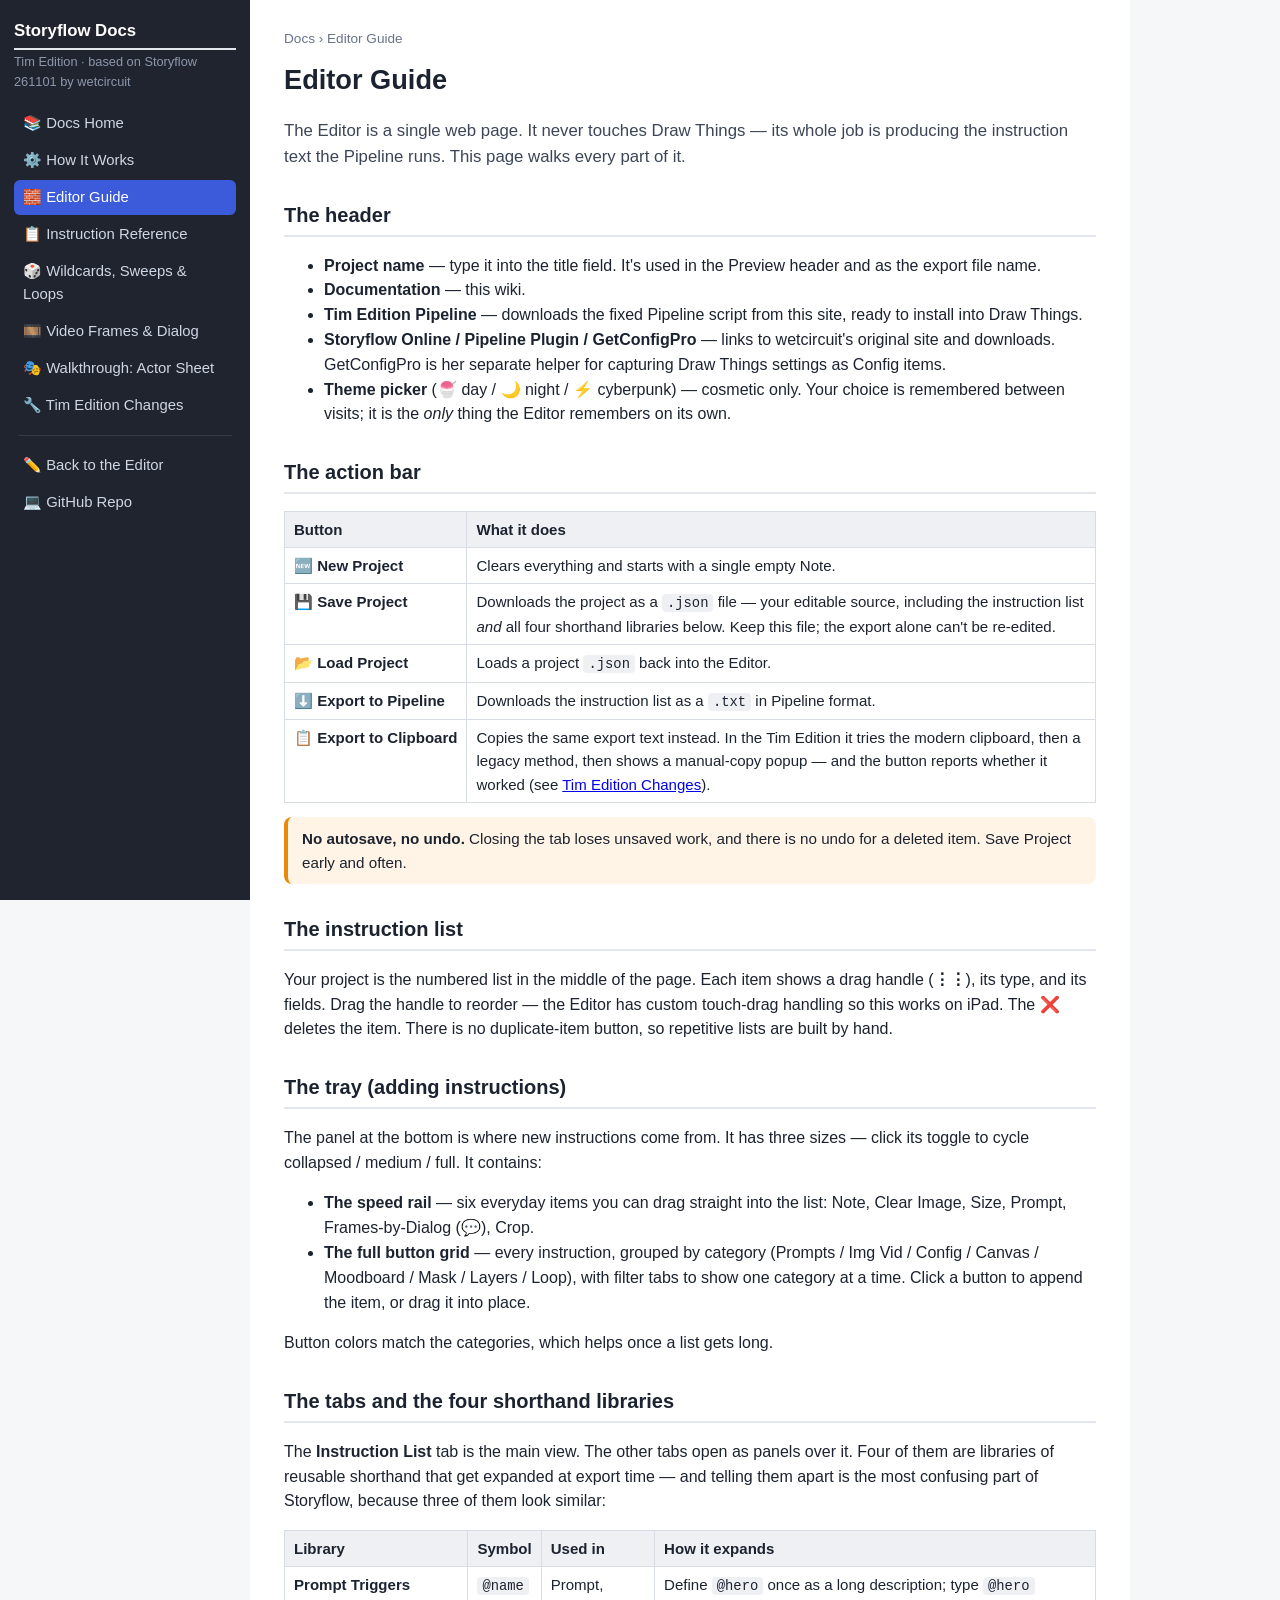
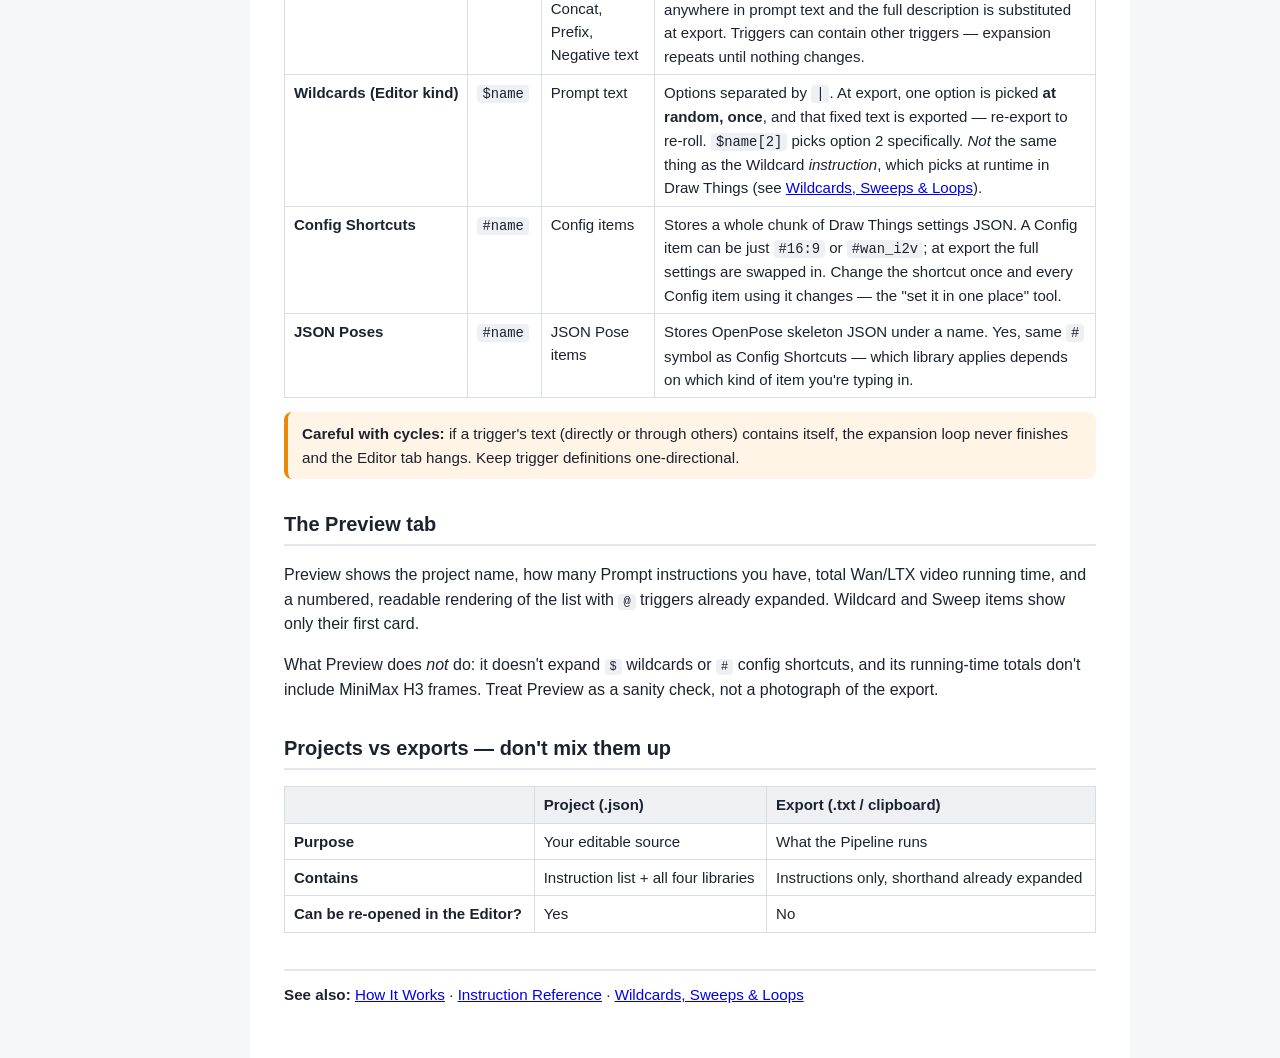
==== docs/editor-guide.html @ 2e5b50fb "Add wiki documentation in docs/ and link it from the Editor header" ====
<!DOCTYPE html>
<html lang="en">
<head>
<meta charset="UTF-8">
<meta name="viewport" content="width=device-width, initial-scale=1">
<title>Editor Guide — Storyflow Tim Edition Docs</title>
<link rel="stylesheet" href="docs.css">
</head>
<body>
<div class="layout">
<nav class="sidebar">
  <h2>Storyflow Docs</h2>
  <div class="sub">Tim Edition · based on Storyflow 261101 by wetcircuit</div>
  <a href="index.html">📚 Docs Home</a>
  <a href="how-it-works.html">⚙️ How It Works</a>
  <a href="editor-guide.html" class="current">🧱 Editor Guide</a>
  <a href="instructions.html">📋 Instruction Reference</a>
  <a href="wildcards-loops.html">🎲 Wildcards, Sweeps &amp; Loops</a>
  <a href="video-frames.html">🎞️ Video Frames &amp; Dialog</a>
  <a href="walkthrough-actor-sheet.html">🎭 Walkthrough: Actor Sheet</a>
  <a href="tim-edition.html">🔧 Tim Edition Changes</a>
  <div class="sep"></div>
  <a href="../index.html">✏️ Back to the Editor</a>
  <a href="https://github.com/timbocf/Storyflow-Tim-Edition">💻 GitHub Repo</a>
</nav>
<main>
<div class="crumb">Docs › Editor Guide</div>
<h1>Editor Guide</h1>
<p class="lede">The Editor is a single web page. It never touches Draw Things — its whole job is producing the instruction text the Pipeline runs. This page walks every part of it.</p>

<h2>The header</h2>
<ul>
<li><strong>Project name</strong> — type it into the title field. It's used in the Preview header and as the export file name.</li>
<li><strong>Documentation</strong> — this wiki.</li>
<li><strong>Tim Edition Pipeline</strong> — downloads the fixed Pipeline script from this site, ready to install into Draw Things.</li>
<li><strong>Storyflow Online / Pipeline Plugin / GetConfigPro</strong> — links to wetcircuit's original site and downloads. GetConfigPro is her separate helper for capturing Draw Things settings as Config items.</li>
<li><strong>Theme picker</strong> (🍧 day / 🌙 night / ⚡ cyberpunk) — cosmetic only. Your choice is remembered between visits; it is the <em>only</em> thing the Editor remembers on its own.</li>
</ul>

<h2>The action bar</h2>
<table>
<tr><th>Button</th><th>What it does</th></tr>
<tr><td>🆕 New Project</td><td>Clears everything and starts with a single empty Note.</td></tr>
<tr><td>💾 Save Project</td><td>Downloads the project as a <code>.json</code> file — your editable source, including the instruction list <em>and</em> all four shorthand libraries below. Keep this file; the export alone can't be re-edited.</td></tr>
<tr><td>📂 Load Project</td><td>Loads a project <code>.json</code> back into the Editor.</td></tr>
<tr><td>⬇️ Export to Pipeline</td><td>Downloads the instruction list as a <code>.txt</code> in Pipeline format.</td></tr>
<tr><td>📋 Export to Clipboard</td><td>Copies the same export text instead. In the Tim Edition it tries the modern clipboard, then a legacy method, then shows a manual-copy popup — and the button reports whether it worked (see <a href="tim-edition.html">Tim Edition Changes</a>).</td></tr>
</table>
<div class="warn"><strong>No autosave, no undo.</strong> Closing the tab loses unsaved work, and there is no undo for a deleted item. Save Project early and often.</div>

<h2>The instruction list</h2>
<p>Your project is the numbered list in the middle of the page. Each item shows a drag handle (<strong>⋮⋮</strong>), its type, and its fields. Drag the handle to reorder — the Editor has custom touch-drag handling so this works on iPad. The ❌ deletes the item. There is no duplicate-item button, so repetitive lists are built by hand.</p>

<h2>The tray (adding instructions)</h2>
<p>The panel at the bottom is where new instructions come from. It has three sizes — click its toggle to cycle collapsed / medium / full. It contains:</p>
<ul>
<li><strong>The speed rail</strong> — six everyday items you can drag straight into the list: Note, Clear Image, Size, Prompt, Frames-by-Dialog (💬), Crop.</li>
<li><strong>The full button grid</strong> — every instruction, grouped by category (Prompts / Img Vid / Config / Canvas / Moodboard / Mask / Layers / Loop), with filter tabs to show one category at a time. Click a button to append the item, or drag it into place.</li>
</ul>
<p>Button colors match the categories, which helps once a list gets long.</p>

<h2>The tabs and the four shorthand libraries</h2>
<p>The <strong>Instruction List</strong> tab is the main view. The other tabs open as panels over it. Four of them are libraries of reusable shorthand that get expanded at export time — and telling them apart is the most confusing part of Storyflow, because three of them look similar:</p>
<table>
<tr><th>Library</th><th>Symbol</th><th>Used in</th><th>How it expands</th></tr>
<tr><td><strong>Prompt Triggers</strong></td><td><code>@name</code></td><td>Prompt, Concat, Prefix, Negative text</td><td>Define <code>@hero</code> once as a long description; type <code>@hero</code> anywhere in prompt text and the full description is substituted at export. Triggers can contain other triggers — expansion repeats until nothing changes.</td></tr>
<tr><td><strong>Wildcards</strong> (Editor kind)</td><td><code>$name</code></td><td>Prompt text</td><td>Options separated by <code>|</code>. At export, one option is picked <strong>at random, once</strong>, and that fixed text is exported — re-export to re-roll. <code>$name[2]</code> picks option 2 specifically. <em>Not</em> the same thing as the Wildcard <em>instruction</em>, which picks at runtime in Draw Things (see <a href="wildcards-loops.html">Wildcards, Sweeps &amp; Loops</a>).</td></tr>
<tr><td><strong>Config Shortcuts</strong></td><td><code>#name</code></td><td>Config items</td><td>Stores a whole chunk of Draw Things settings JSON. A Config item can be just <code>#16:9</code> or <code>#wan_i2v</code>; at export the full settings are swapped in. Change the shortcut once and every Config item using it changes — the "set it in one place" tool.</td></tr>
<tr><td><strong>JSON Poses</strong></td><td><code>#name</code></td><td>JSON Pose items</td><td>Stores OpenPose skeleton JSON under a name. Yes, same <code>#</code> symbol as Config Shortcuts — which library applies depends on which kind of item you're typing in.</td></tr>
</table>
<div class="warn"><strong>Careful with cycles:</strong> if a trigger's text (directly or through others) contains itself, the expansion loop never finishes and the Editor tab hangs. Keep trigger definitions one-directional.</div>

<h2>The Preview tab</h2>
<p>Preview shows the project name, how many Prompt instructions you have, total Wan/LTX video running time, and a numbered, readable rendering of the list with <code>@</code> triggers already expanded. Wildcard and Sweep items show only their first card.</p>
<p>What Preview does <em>not</em> do: it doesn't expand <code>$</code> wildcards or <code>#</code> config shortcuts, and its running-time totals don't include MiniMax H3 frames. Treat Preview as a sanity check, not a photograph of the export.</p>

<h2>Projects vs exports — don't mix them up</h2>
<table>
<tr><th></th><th>Project (.json)</th><th>Export (.txt / clipboard)</th></tr>
<tr><td>Purpose</td><td>Your editable source</td><td>What the Pipeline runs</td></tr>
<tr><td>Contains</td><td>Instruction list + all four libraries</td><td>Instructions only, shorthand already expanded</td></tr>
<tr><td>Can be re-opened in the Editor?</td><td>Yes</td><td>No</td></tr>
</table>

<div class="seealso"><strong>See also:</strong> <a href="how-it-works.html">How It Works</a> · <a href="instructions.html">Instruction Reference</a> · <a href="wildcards-loops.html">Wildcards, Sweeps &amp; Loops</a></div>
</main>
</div>
</body>
</html>
---- docs/docs.css ----
/* Storyflow Tim Edition — documentation wiki styles */
* { box-sizing: border-box; }
body {
  margin: 0;
  font-family: -apple-system, BlinkMacSystemFont, "Segoe UI", Roboto, Helvetica, Arial, sans-serif;
  color: #1c2330;
  background: #f6f7f9;
  line-height: 1.55;
}
.layout { display: flex; min-height: 100vh; }
.sidebar {
  width: 250px; flex: 0 0 250px;
  background: #20242e; color: #cfd6e4;
  padding: 18px 14px; position: sticky; top: 0; height: 100vh; overflow-y: auto;
}
.sidebar h2 { font-size: 1.05rem; margin: 0 0 2px; color: #fff; }
.sidebar .sub { font-size: 0.8rem; color: #8d97ab; margin-bottom: 14px; }
.sidebar a {
  display: block; color: #cfd6e4; text-decoration: none;
  padding: 6px 9px; border-radius: 6px; font-size: 0.93rem; margin-bottom: 2px;
}
.sidebar a:hover { background: #2c313e; color: #fff; }
.sidebar a.current { background: #3b5bdb; color: #fff; }
.sidebar .sep { border-top: 1px solid #343a48; margin: 12px 4px; }
main { flex: 1; max-width: 880px; padding: 28px 34px 60px; background: #fff; }
h1 { font-size: 1.7rem; margin: 0 0 6px; }
h2 { font-size: 1.25rem; margin-top: 30px; border-bottom: 2px solid #e3e6ec; padding-bottom: 4px; }
h3 { font-size: 1.05rem; margin-top: 22px; }
.lede { font-size: 1.05rem; color: #3c4657; }
code { background: #eef0f4; padding: 1px 5px; border-radius: 4px; font-size: 0.92em; }
pre { background: #20242e; color: #e8ecf4; padding: 12px 14px; border-radius: 8px; overflow-x: auto; font-size: 0.88rem; }
pre code { background: none; padding: 0; color: inherit; }
table { border-collapse: collapse; width: 100%; margin: 12px 0; font-size: 0.94rem; }
th, td { border: 1px solid #d8dce4; padding: 6px 9px; text-align: left; vertical-align: top; }
th { background: #eef0f4; }
td:first-child { white-space: nowrap; font-weight: 600; }
.note, .warn, .tip { border-radius: 8px; padding: 10px 14px; margin: 14px 0; font-size: 0.95rem; }
.note { background: #eef4ff; border-left: 4px solid #3b5bdb; }
.warn { background: #fff4e5; border-left: 4px solid #e8890c; }
.tip  { background: #e9f9ee; border-left: 4px solid #2b9e57; }
.seealso { margin-top: 36px; padding-top: 12px; border-top: 2px solid #e3e6ec; font-size: 0.95rem; }
.crumb { font-size: 0.85rem; color: #69738a; margin-bottom: 10px; }
@media (max-width: 760px) {
  .layout { flex-direction: column; }
  .sidebar { width: 100%; flex: none; height: auto; position: static; }
  main { padding: 20px 16px 48px; }
}
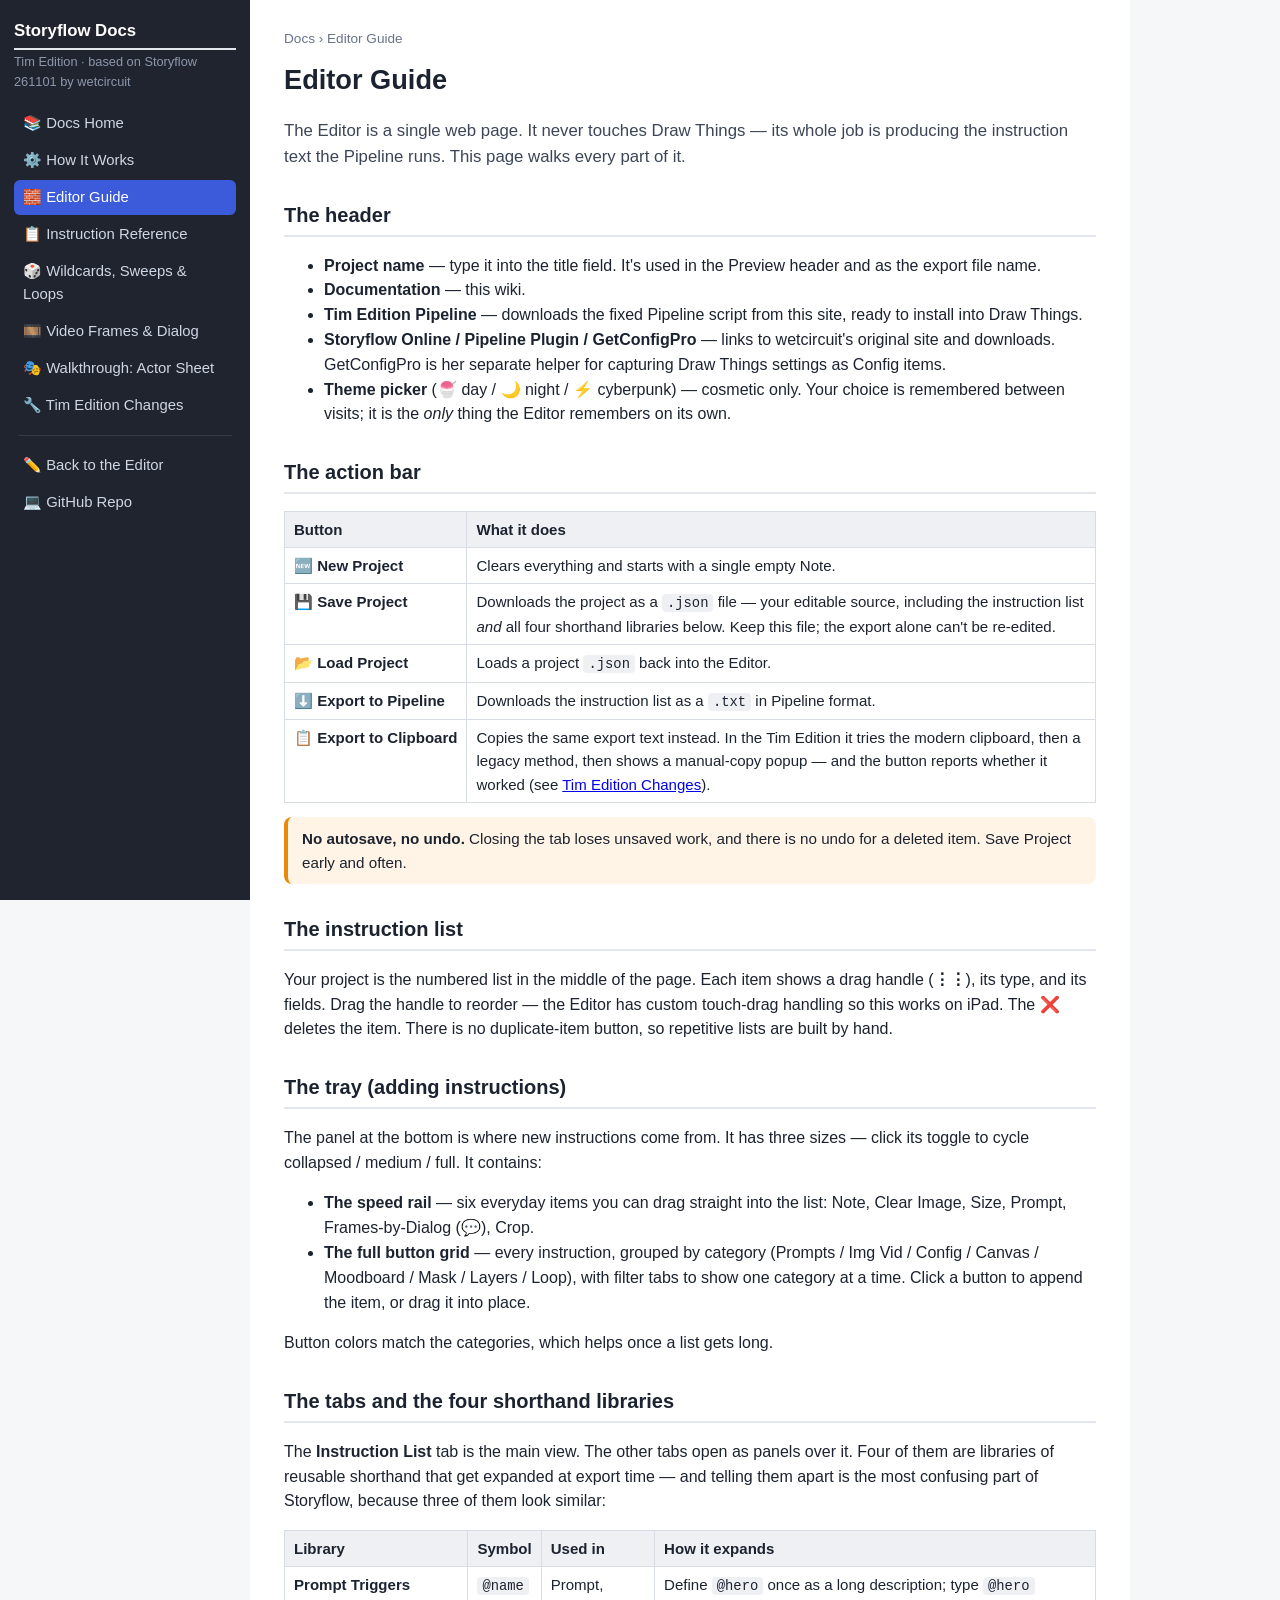
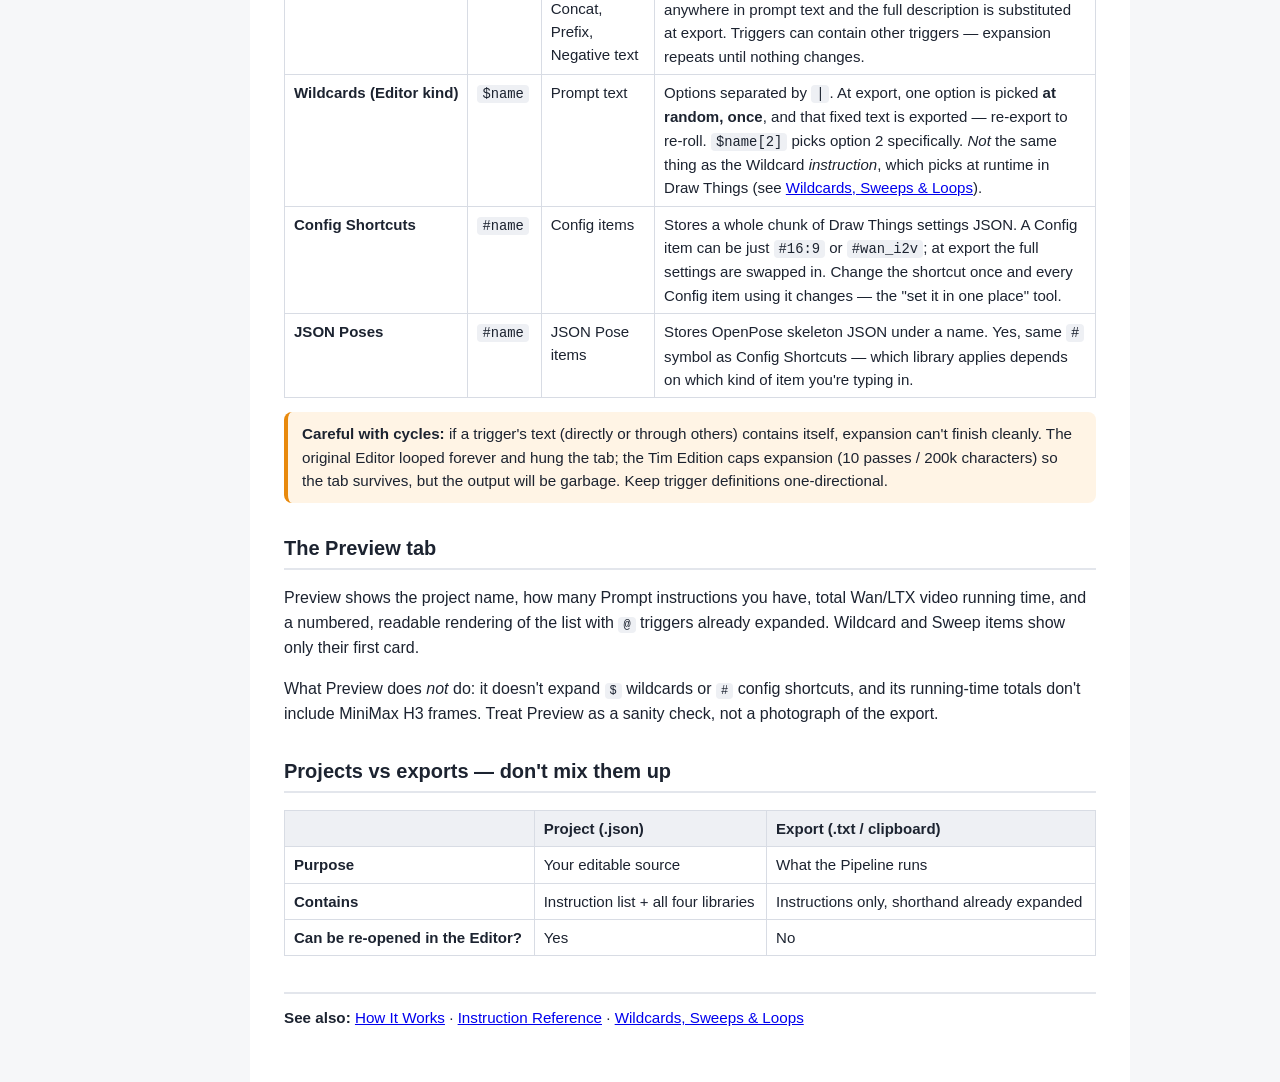
==== commit 3ea07ea6: "Round 2 fixes: Wan dialog timing, mask seam, robust answer-menu lookup, resolver caps, Preview total" ====
--- a/docs/editor-guide.html
+++ b/docs/editor-guide.html
@@ -68,7 +68,7 @@
 <tr><td><strong>Config Shortcuts</strong></td><td><code>#name</code></td><td>Config items</td><td>Stores a whole chunk of Draw Things settings JSON. A Config item can be just <code>#16:9</code> or <code>#wan_i2v</code>; at export the full settings are swapped in. Change the shortcut once and every Config item using it changes — the "set it in one place" tool.</td></tr>
 <tr><td><strong>JSON Poses</strong></td><td><code>#name</code></td><td>JSON Pose items</td><td>Stores OpenPose skeleton JSON under a name. Yes, same <code>#</code> symbol as Config Shortcuts — which library applies depends on which kind of item you're typing in.</td></tr>
 </table>
-<div class="warn"><strong>Careful with cycles:</strong> if a trigger's text (directly or through others) contains itself, the expansion loop never finishes and the Editor tab hangs. Keep trigger definitions one-directional.</div>
+<div class="warn"><strong>Careful with cycles:</strong> if a trigger's text (directly or through others) contains itself, expansion can't finish cleanly. The original Editor looped forever and hung the tab; the Tim Edition caps expansion (10 passes / 200k characters) so the tab survives, but the output will be garbage. Keep trigger definitions one-directional.</div>
 
 <h2>The Preview tab</h2>
 <p>Preview shows the project name, how many Prompt instructions you have, total Wan/LTX video running time, and a numbered, readable rendering of the list with <code>@</code> triggers already expanded. Wildcard and Sweep items show only their first card.</p>
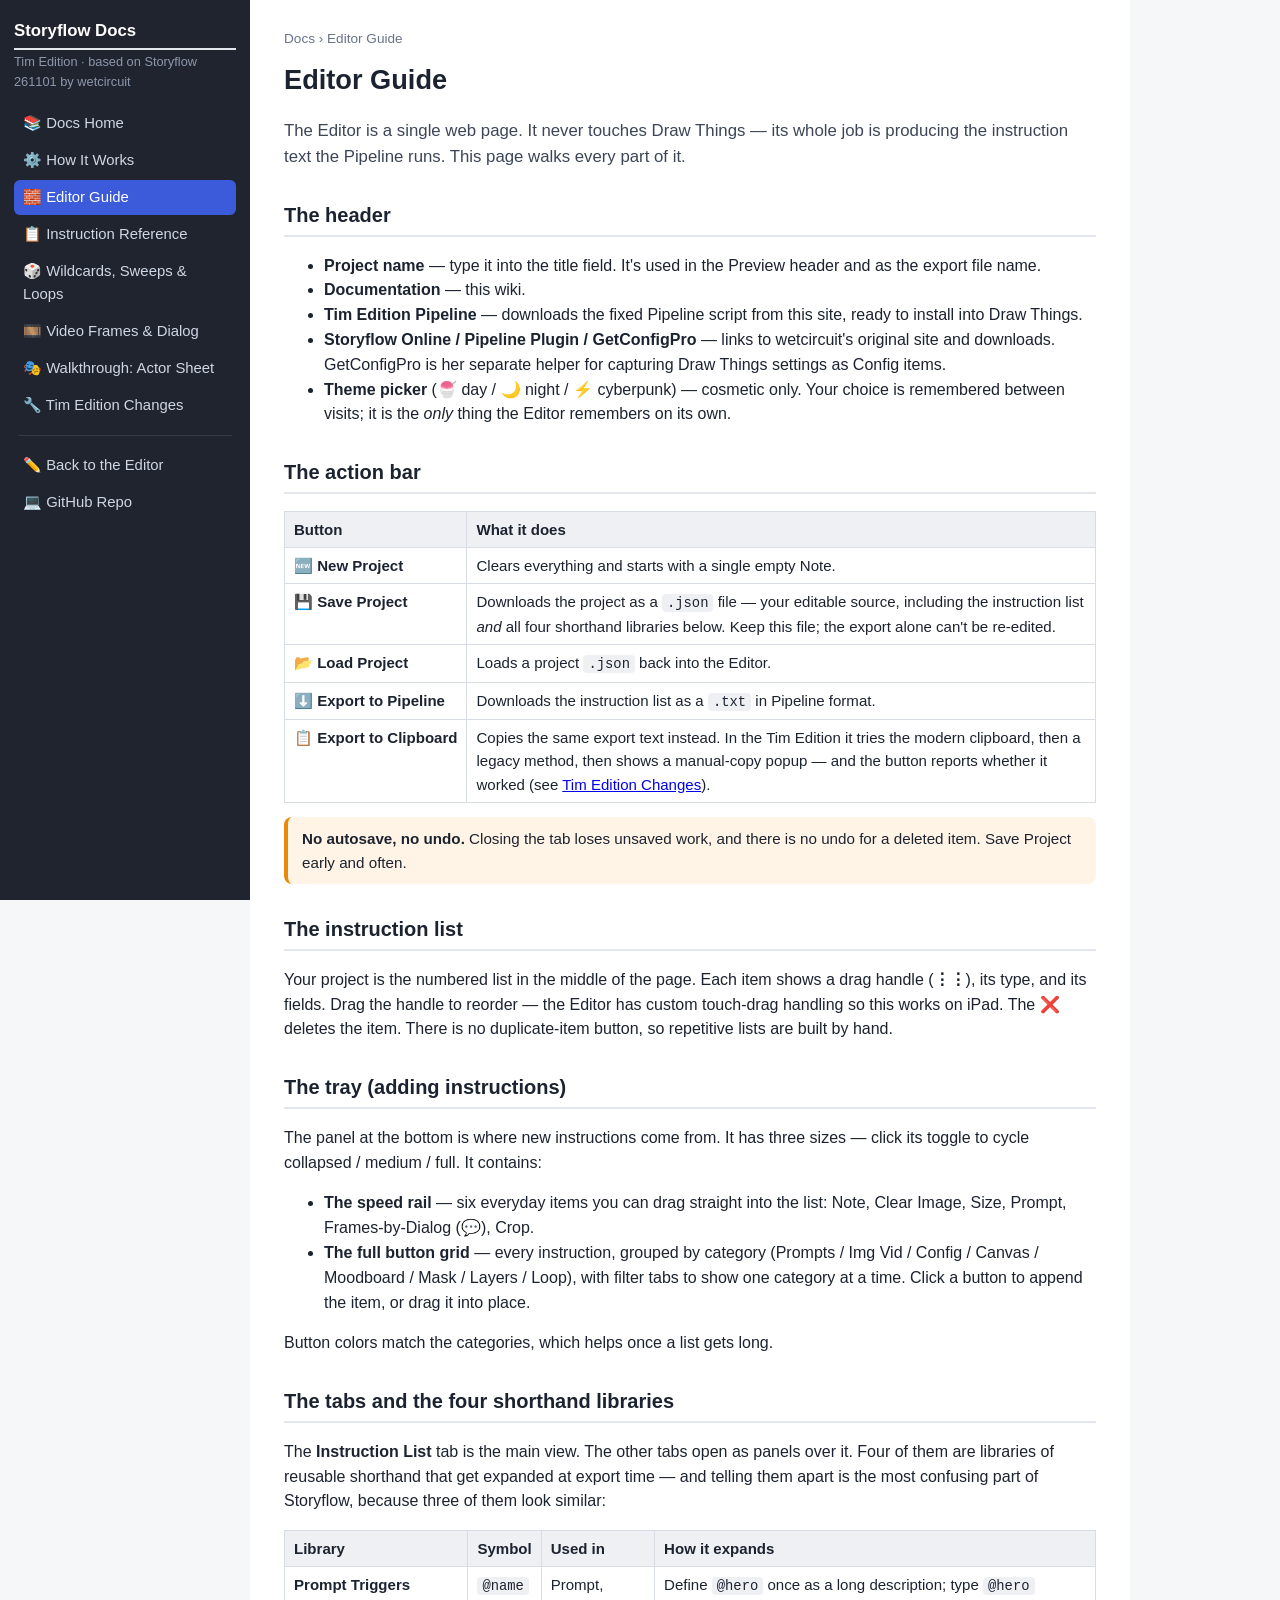
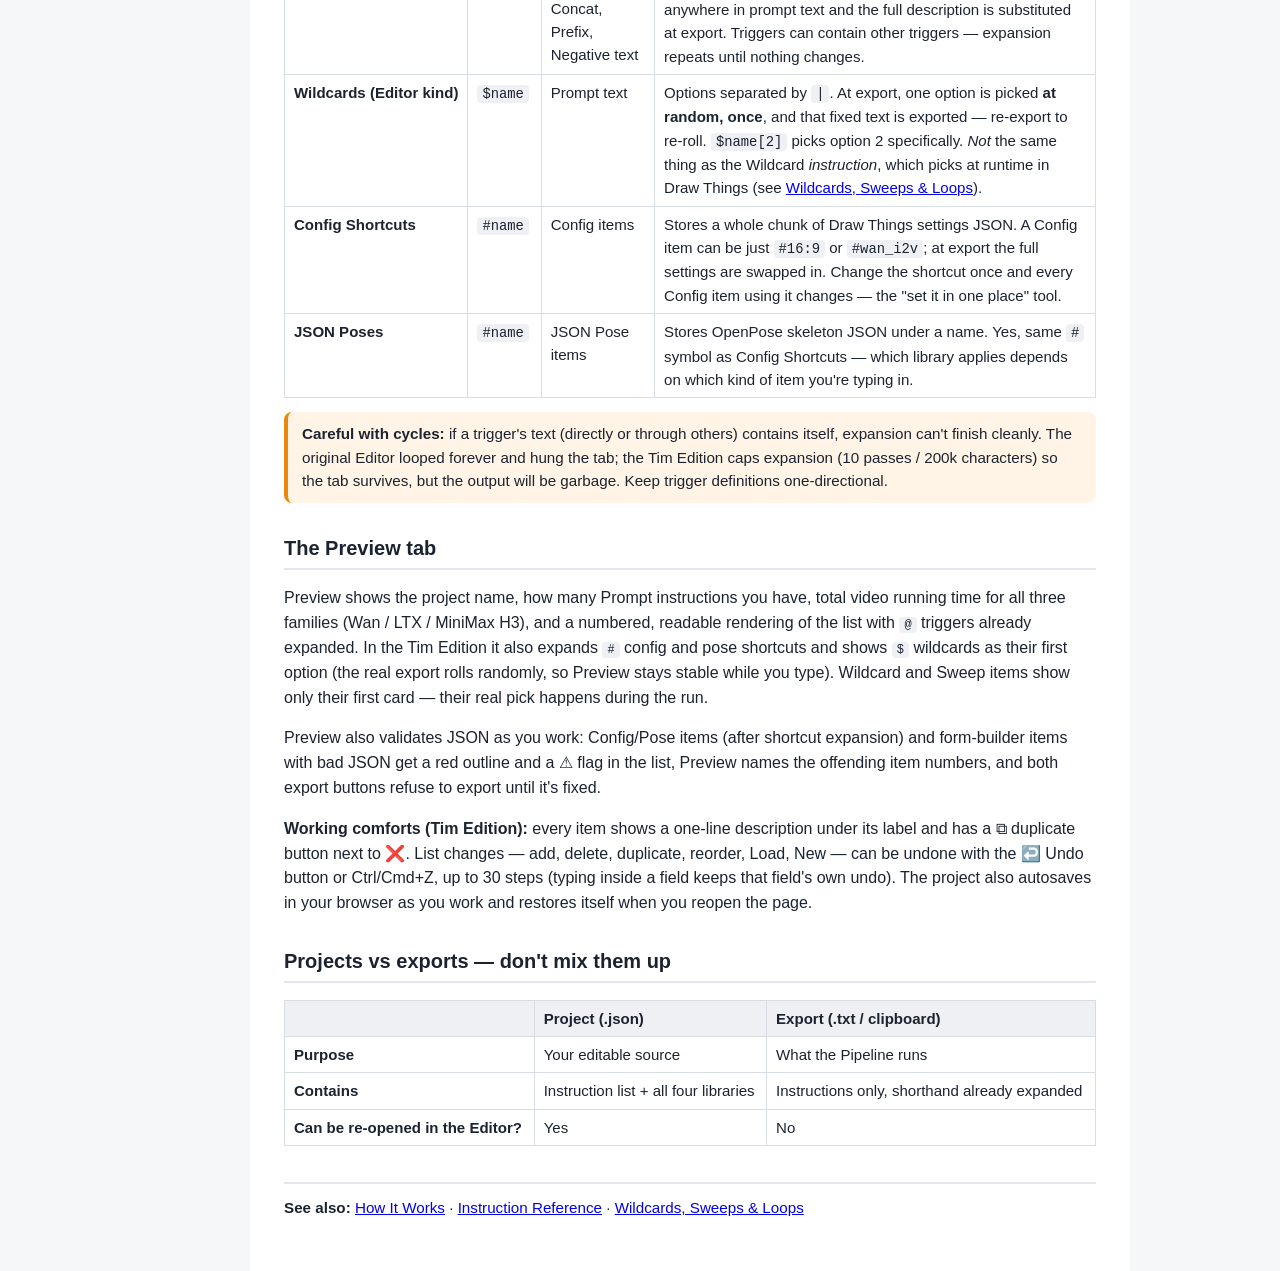
==== commit f95a75b9: "UI round: duplicate button, undo, autosave, Editor JSON validation, per-item help, truthful Preview" ====
--- a/docs/editor-guide.html
+++ b/docs/editor-guide.html
@@ -71,8 +71,9 @@
 <div class="warn"><strong>Careful with cycles:</strong> if a trigger's text (directly or through others) contains itself, expansion can't finish cleanly. The original Editor looped forever and hung the tab; the Tim Edition caps expansion (10 passes / 200k characters) so the tab survives, but the output will be garbage. Keep trigger definitions one-directional.</div>
 
 <h2>The Preview tab</h2>
-<p>Preview shows the project name, how many Prompt instructions you have, total Wan/LTX video running time, and a numbered, readable rendering of the list with <code>@</code> triggers already expanded. Wildcard and Sweep items show only their first card.</p>
-<p>What Preview does <em>not</em> do: it doesn't expand <code>$</code> wildcards or <code>#</code> config shortcuts, and its running-time totals don't include MiniMax H3 frames. Treat Preview as a sanity check, not a photograph of the export.</p>
+<p>Preview shows the project name, how many Prompt instructions you have, total video running time for all three families (Wan / LTX / MiniMax H3), and a numbered, readable rendering of the list with <code>@</code> triggers already expanded. In the Tim Edition it also expands <code>#</code> config and pose shortcuts and shows <code>$</code> wildcards as their first option (the real export rolls randomly, so Preview stays stable while you type). Wildcard and Sweep items show only their first card — their real pick happens during the run.</p>
+<p>Preview also validates JSON as you work: Config/Pose items (after shortcut expansion) and form-builder items with bad JSON get a red outline and a ⚠ flag in the list, Preview names the offending item numbers, and both export buttons refuse to export until it's fixed.</p>
+<p><strong>Working comforts (Tim Edition):</strong> every item shows a one-line description under its label and has a ⧉ duplicate button next to ❌. List changes — add, delete, duplicate, reorder, Load, New — can be undone with the ↩️ Undo button or Ctrl/Cmd+Z, up to 30 steps (typing inside a field keeps that field's own undo). The project also autosaves in your browser as you work and restores itself when you reopen the page.</p>
 
 <h2>Projects vs exports — don't mix them up</h2>
 <table>
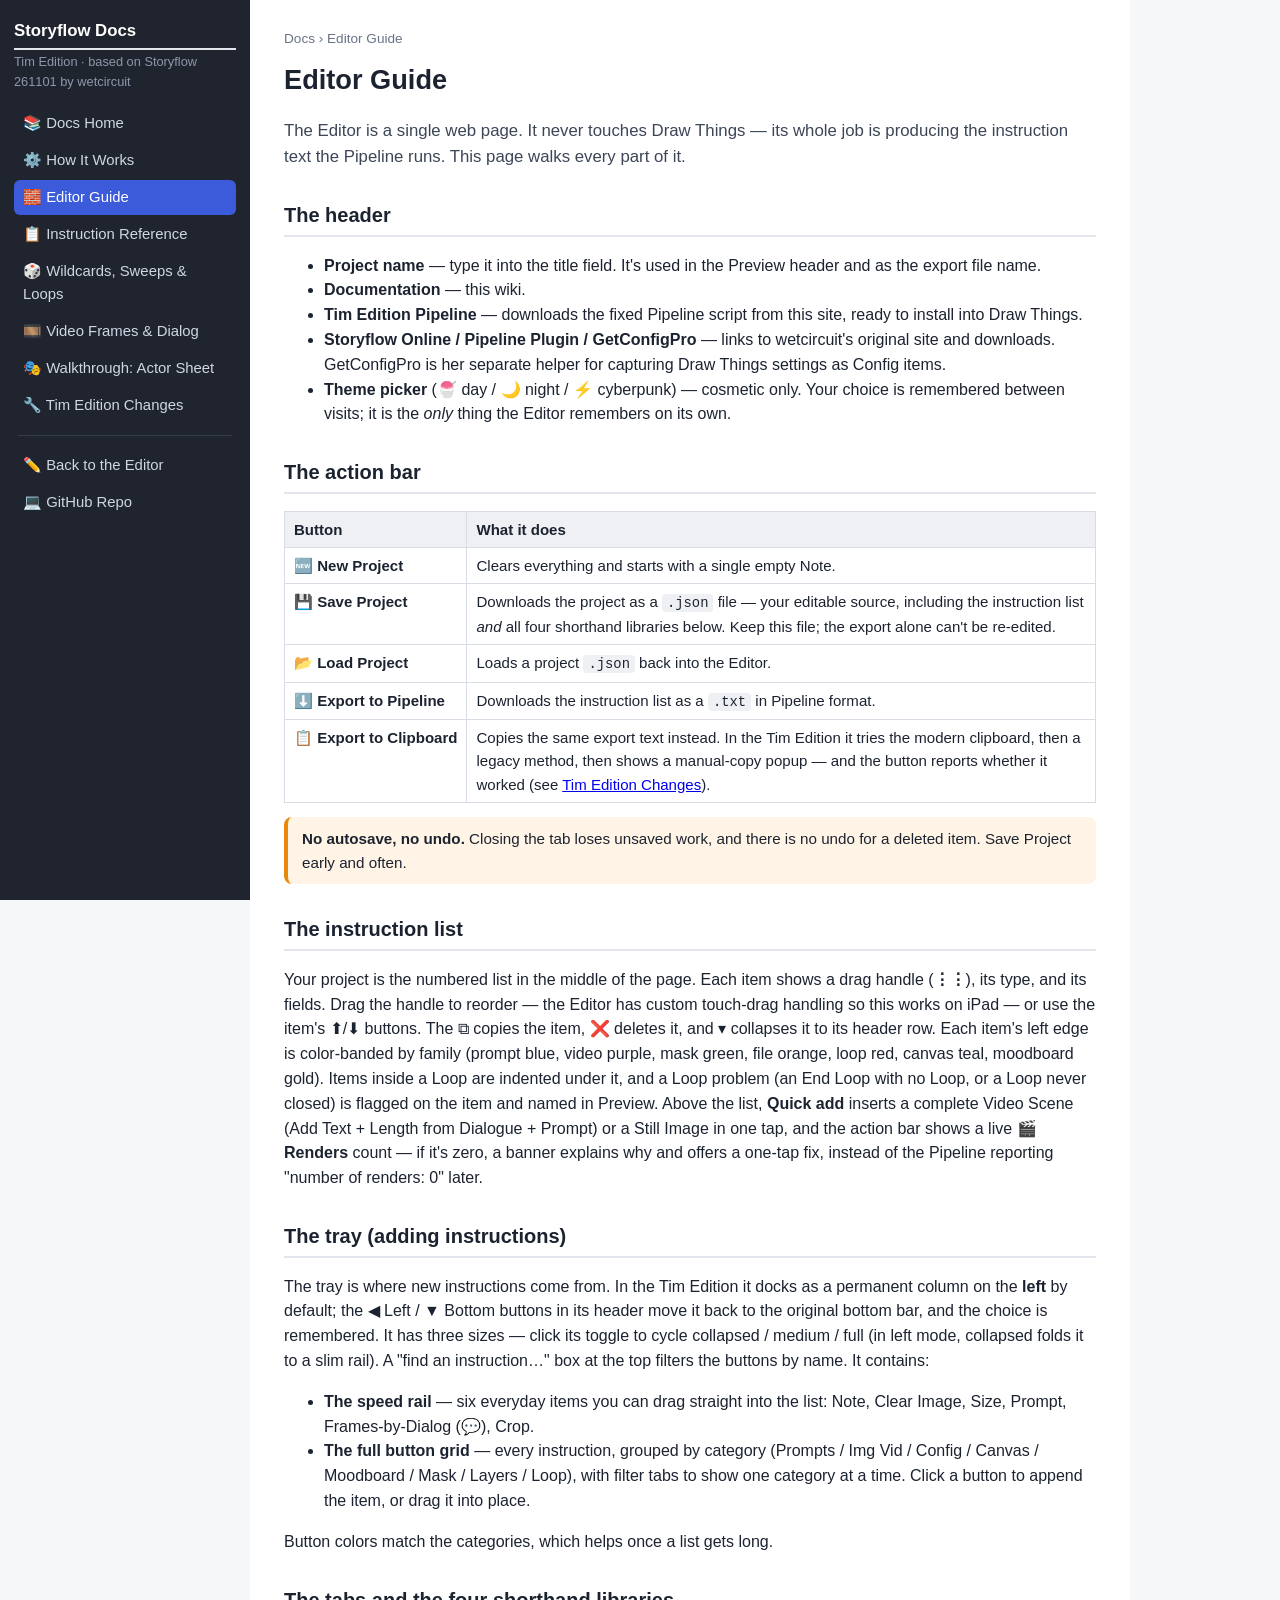
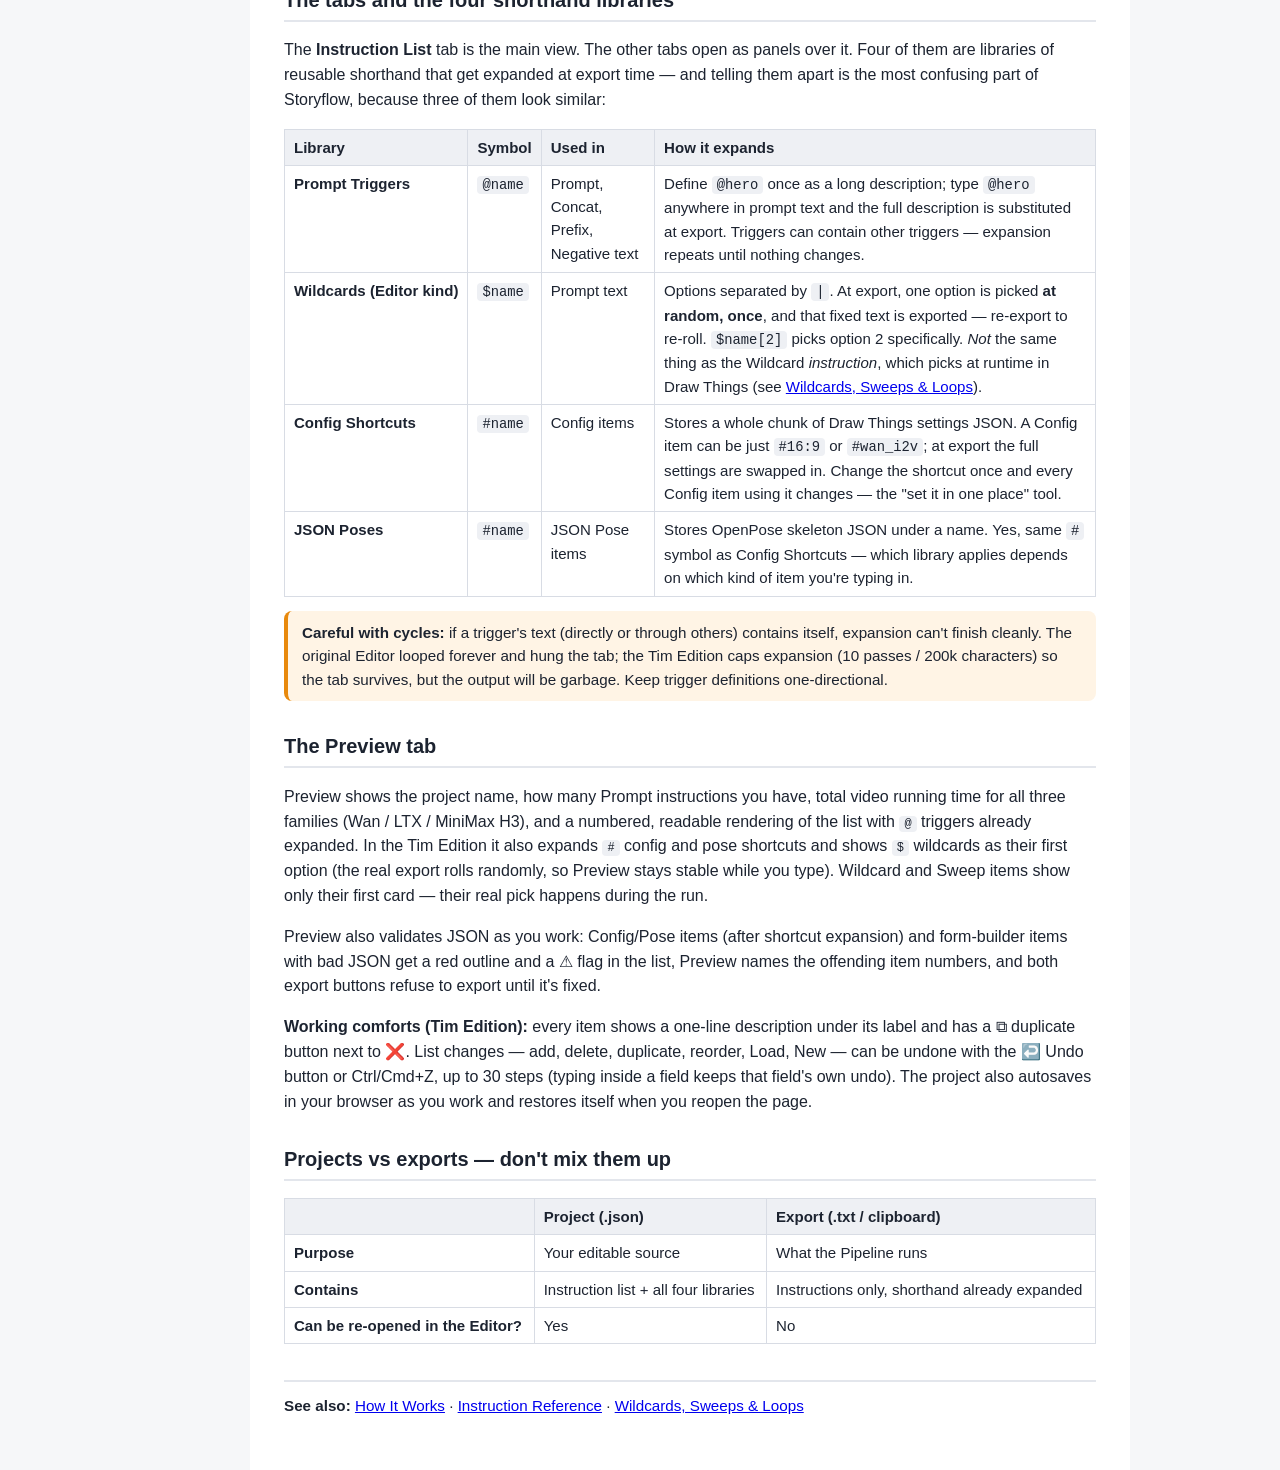
==== commit 90a5c949: "UI redesign round (fixes 19-24): Tim Edition identity, plain-language renames, sticky bar, renders c" ====
--- a/docs/editor-guide.html
+++ b/docs/editor-guide.html
@@ -49,10 +49,10 @@
 <div class="warn"><strong>No autosave, no undo.</strong> Closing the tab loses unsaved work, and there is no undo for a deleted item. Save Project early and often.</div>
 
 <h2>The instruction list</h2>
-<p>Your project is the numbered list in the middle of the page. Each item shows a drag handle (<strong>⋮⋮</strong>), its type, and its fields. Drag the handle to reorder — the Editor has custom touch-drag handling so this works on iPad. The ❌ deletes the item. There is no duplicate-item button, so repetitive lists are built by hand.</p>
+<p>Your project is the numbered list in the middle of the page. Each item shows a drag handle (<strong>⋮⋮</strong>), its type, and its fields. Drag the handle to reorder — the Editor has custom touch-drag handling so this works on iPad — or use the item's ⬆/⬇ buttons. The ⧉ copies the item, ❌ deletes it, and ▾ collapses it to its header row. Each item's left edge is color-banded by family (prompt blue, video purple, mask green, file orange, loop red, canvas teal, moodboard gold). Items inside a Loop are indented under it, and a Loop problem (an End Loop with no Loop, or a Loop never closed) is flagged on the item and named in Preview. Above the list, <strong>Quick add</strong> inserts a complete Video Scene (Add Text + Length from Dialogue + Prompt) or a Still Image in one tap, and the action bar shows a live <strong>🎬 Renders</strong> count — if it's zero, a banner explains why and offers a one-tap fix, instead of the Pipeline reporting "number of renders: 0" later.</p>
 
 <h2>The tray (adding instructions)</h2>
-<p>The panel at the bottom is where new instructions come from. It has three sizes — click its toggle to cycle collapsed / medium / full. It contains:</p>
+<p>The tray is where new instructions come from. In the Tim Edition it docks as a permanent column on the <strong>left</strong> by default; the ◀ Left / ▼ Bottom buttons in its header move it back to the original bottom bar, and the choice is remembered. It has three sizes — click its toggle to cycle collapsed / medium / full (in left mode, collapsed folds it to a slim rail). A "find an instruction…" box at the top filters the buttons by name. It contains:</p>
 <ul>
 <li><strong>The speed rail</strong> — six everyday items you can drag straight into the list: Note, Clear Image, Size, Prompt, Frames-by-Dialog (💬), Crop.</li>
 <li><strong>The full button grid</strong> — every instruction, grouped by category (Prompts / Img Vid / Config / Canvas / Moodboard / Mask / Layers / Loop), with filter tabs to show one category at a time. Click a button to append the item, or drag it into place.</li>
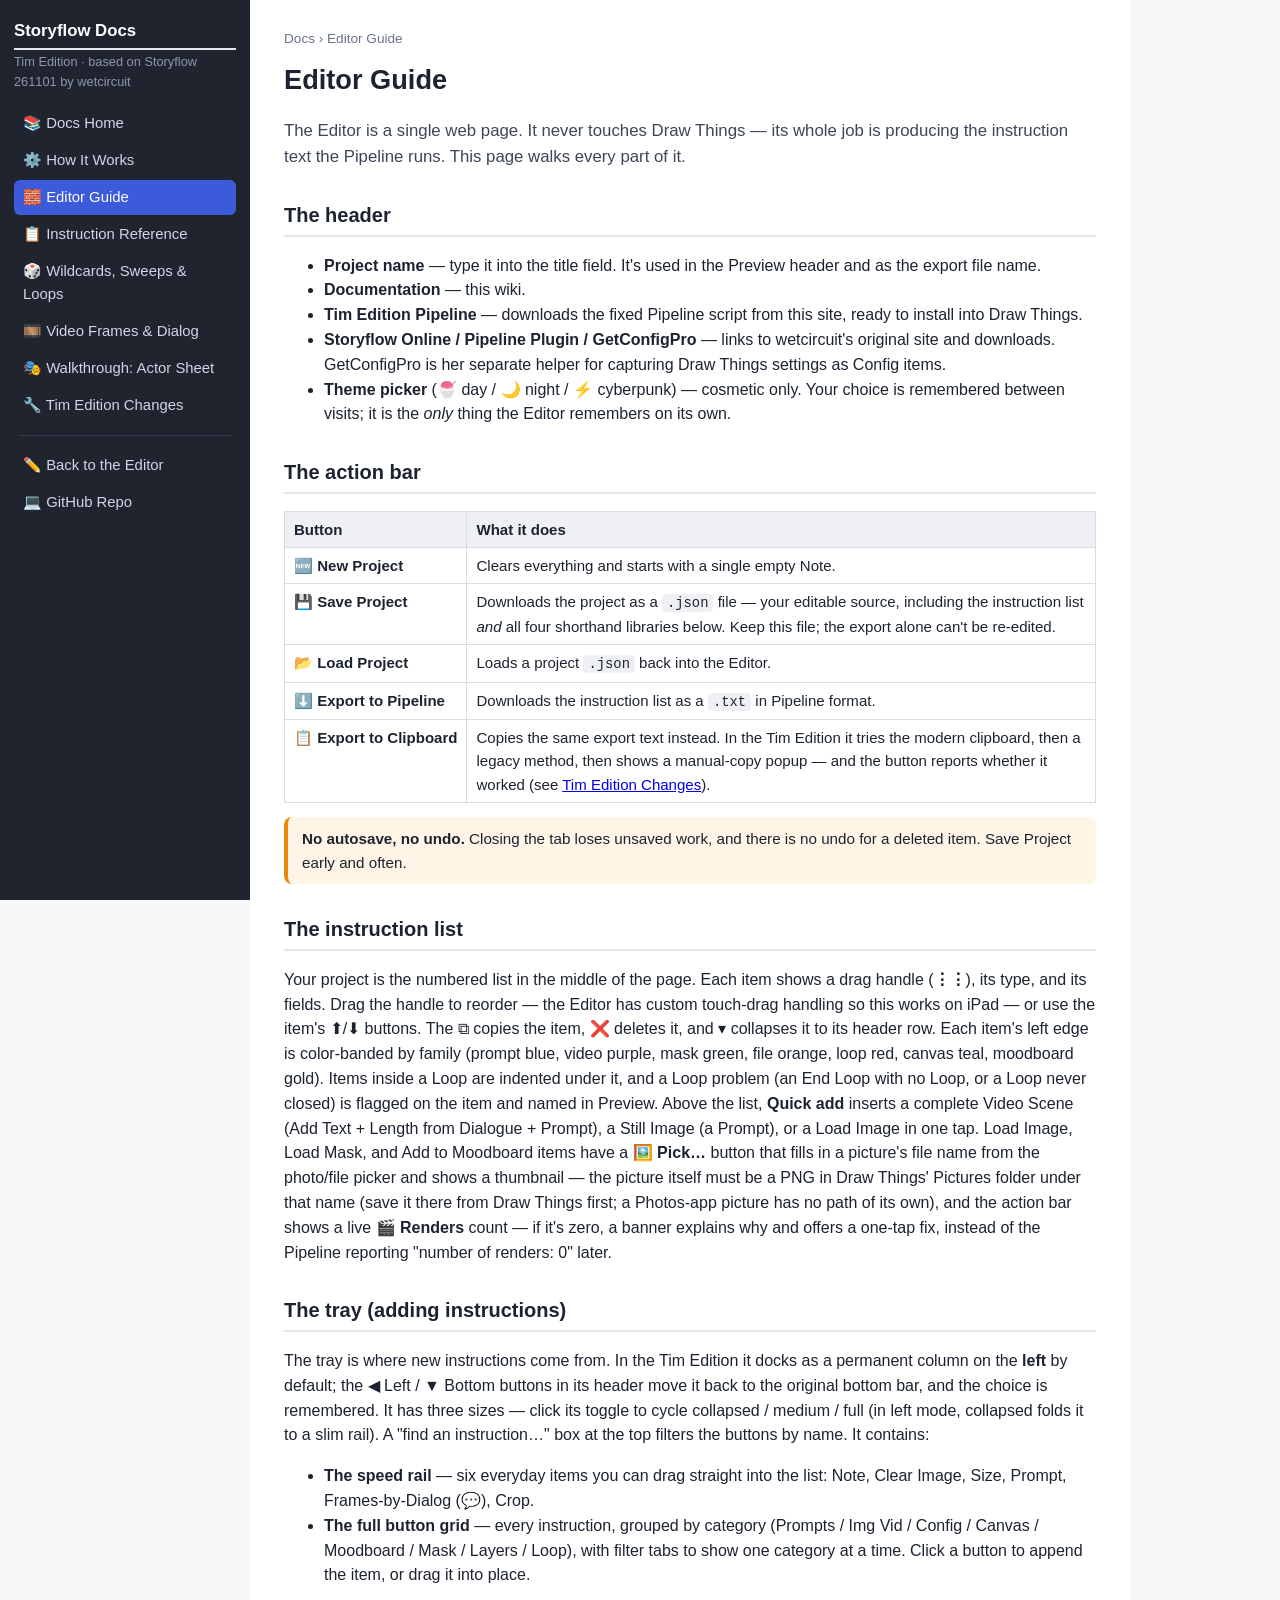
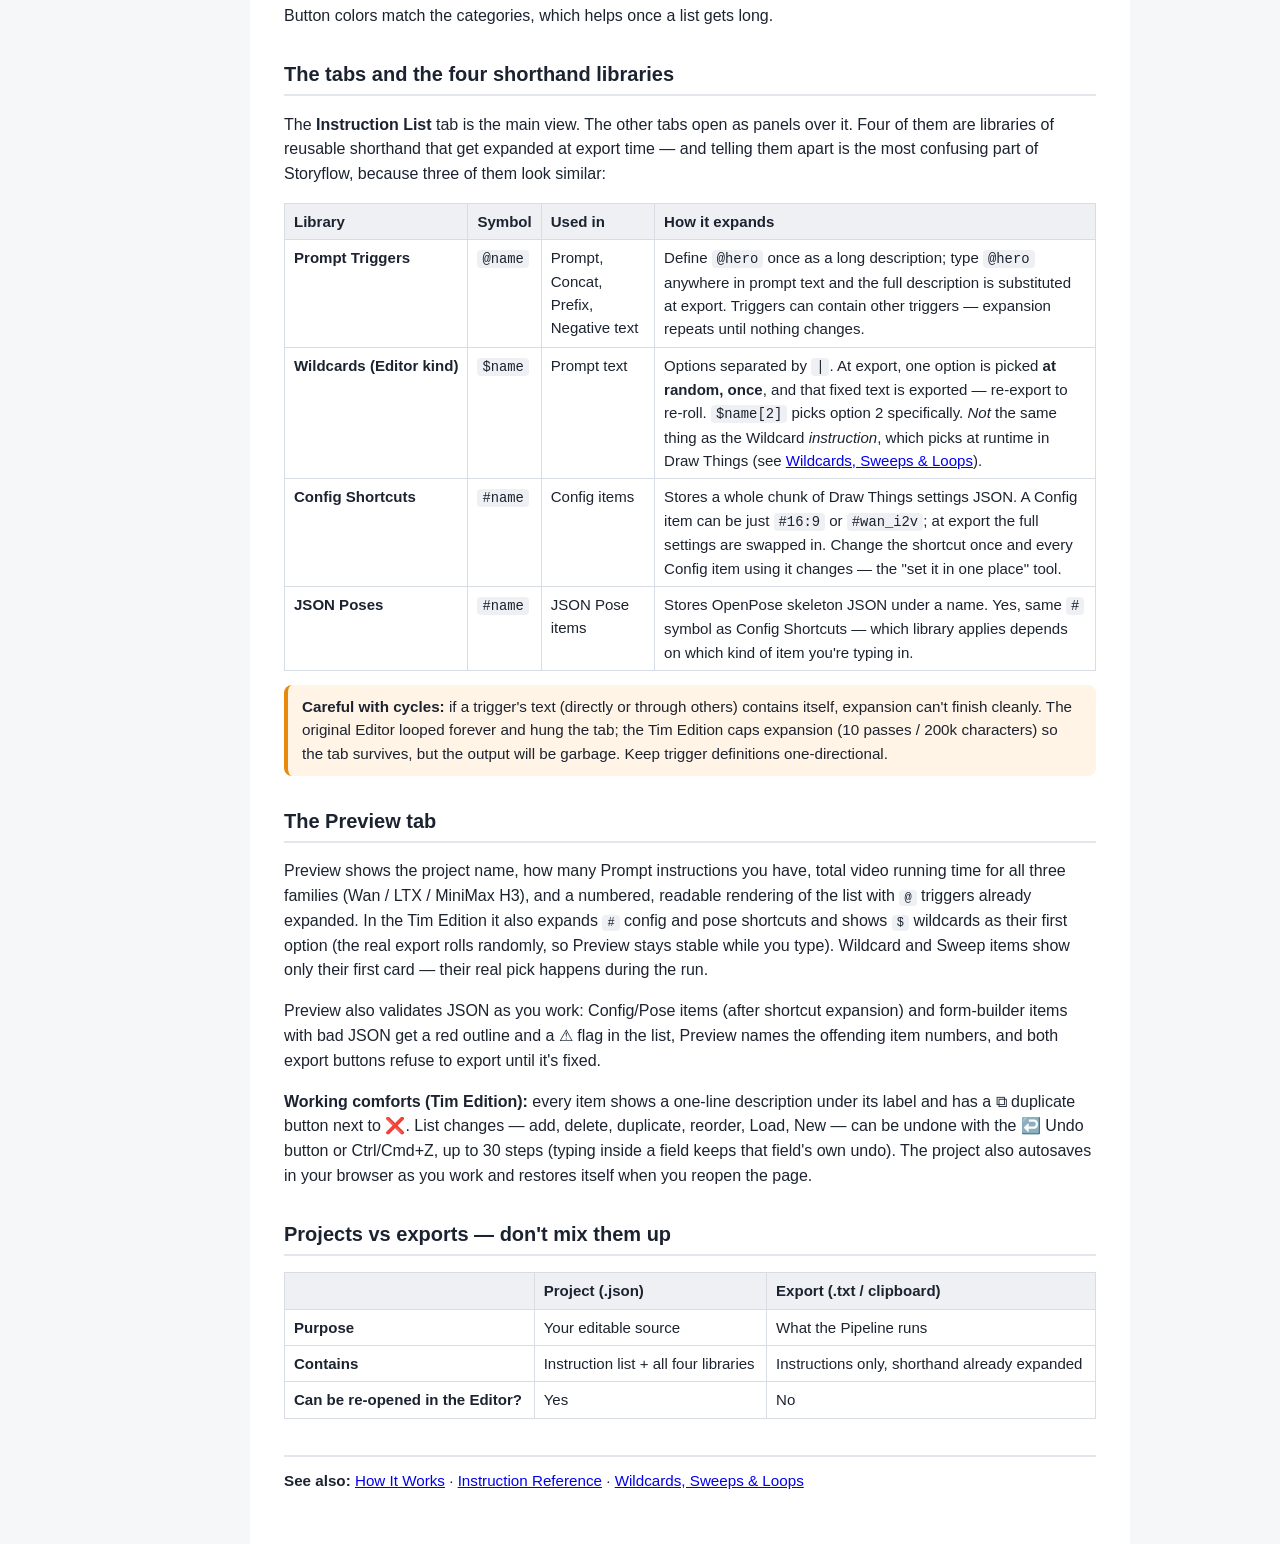
==== commit 70f742f8: "Fix 25: Load Image quick-add + image picker (name + thumbnail) on Load/Mask/Moodboard-Add items" ====
--- a/docs/editor-guide.html
+++ b/docs/editor-guide.html
@@ -49,7 +49,7 @@
 <div class="warn"><strong>No autosave, no undo.</strong> Closing the tab loses unsaved work, and there is no undo for a deleted item. Save Project early and often.</div>
 
 <h2>The instruction list</h2>
-<p>Your project is the numbered list in the middle of the page. Each item shows a drag handle (<strong>⋮⋮</strong>), its type, and its fields. Drag the handle to reorder — the Editor has custom touch-drag handling so this works on iPad — or use the item's ⬆/⬇ buttons. The ⧉ copies the item, ❌ deletes it, and ▾ collapses it to its header row. Each item's left edge is color-banded by family (prompt blue, video purple, mask green, file orange, loop red, canvas teal, moodboard gold). Items inside a Loop are indented under it, and a Loop problem (an End Loop with no Loop, or a Loop never closed) is flagged on the item and named in Preview. Above the list, <strong>Quick add</strong> inserts a complete Video Scene (Add Text + Length from Dialogue + Prompt) or a Still Image in one tap, and the action bar shows a live <strong>🎬 Renders</strong> count — if it's zero, a banner explains why and offers a one-tap fix, instead of the Pipeline reporting "number of renders: 0" later.</p>
+<p>Your project is the numbered list in the middle of the page. Each item shows a drag handle (<strong>⋮⋮</strong>), its type, and its fields. Drag the handle to reorder — the Editor has custom touch-drag handling so this works on iPad — or use the item's ⬆/⬇ buttons. The ⧉ copies the item, ❌ deletes it, and ▾ collapses it to its header row. Each item's left edge is color-banded by family (prompt blue, video purple, mask green, file orange, loop red, canvas teal, moodboard gold). Items inside a Loop are indented under it, and a Loop problem (an End Loop with no Loop, or a Loop never closed) is flagged on the item and named in Preview. Above the list, <strong>Quick add</strong> inserts a complete Video Scene (Add Text + Length from Dialogue + Prompt), a Still Image (a Prompt), or a Load Image in one tap. Load Image, Load Mask, and Add to Moodboard items have a <strong>🖼️ Pick…</strong> button that fills in a picture's file name from the photo/file picker and shows a thumbnail — the picture itself must be a PNG in Draw Things' Pictures folder under that name (save it there from Draw Things first; a Photos-app picture has no path of its own), and the action bar shows a live <strong>🎬 Renders</strong> count — if it's zero, a banner explains why and offers a one-tap fix, instead of the Pipeline reporting "number of renders: 0" later.</p>
 
 <h2>The tray (adding instructions)</h2>
 <p>The tray is where new instructions come from. In the Tim Edition it docks as a permanent column on the <strong>left</strong> by default; the ◀ Left / ▼ Bottom buttons in its header move it back to the original bottom bar, and the choice is remembered. It has three sizes — click its toggle to cycle collapsed / medium / full (in left mode, collapsed folds it to a slim rail). A "find an instruction…" box at the top filters the buttons by name. It contains:</p>
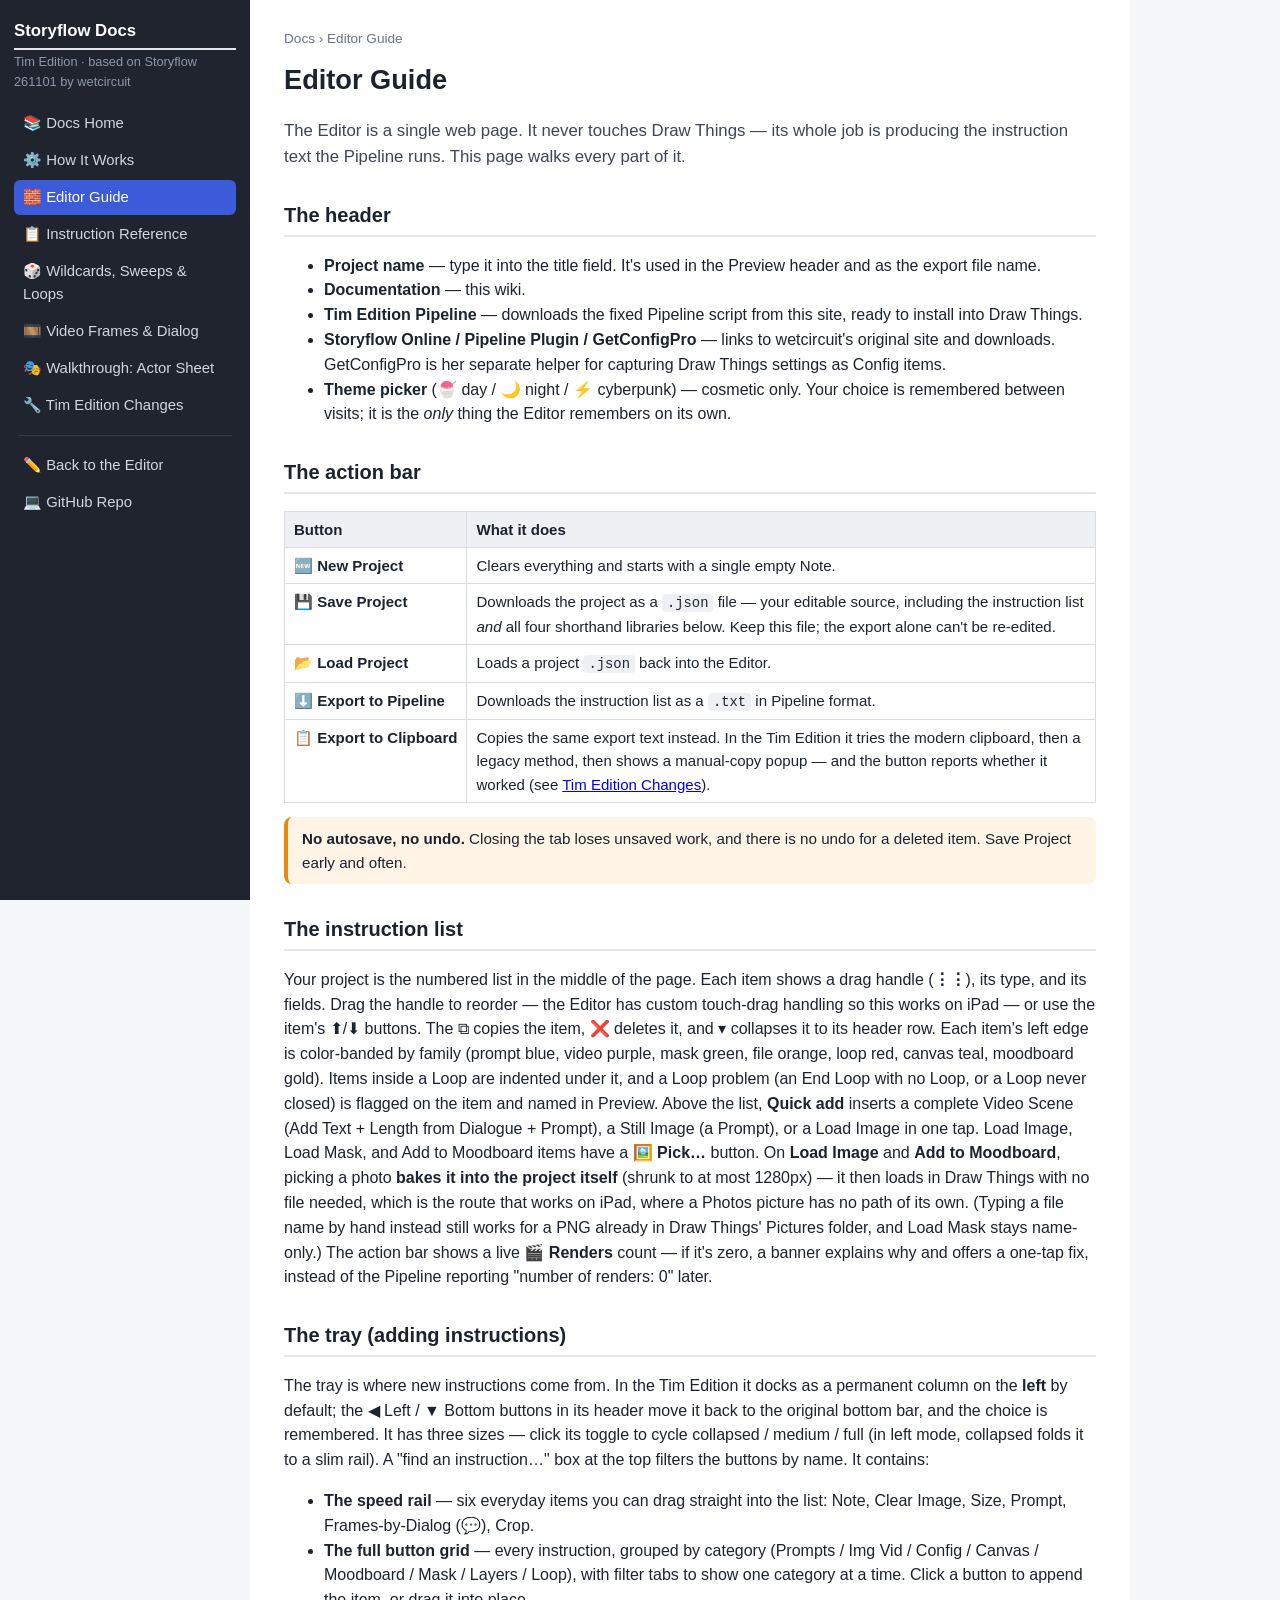
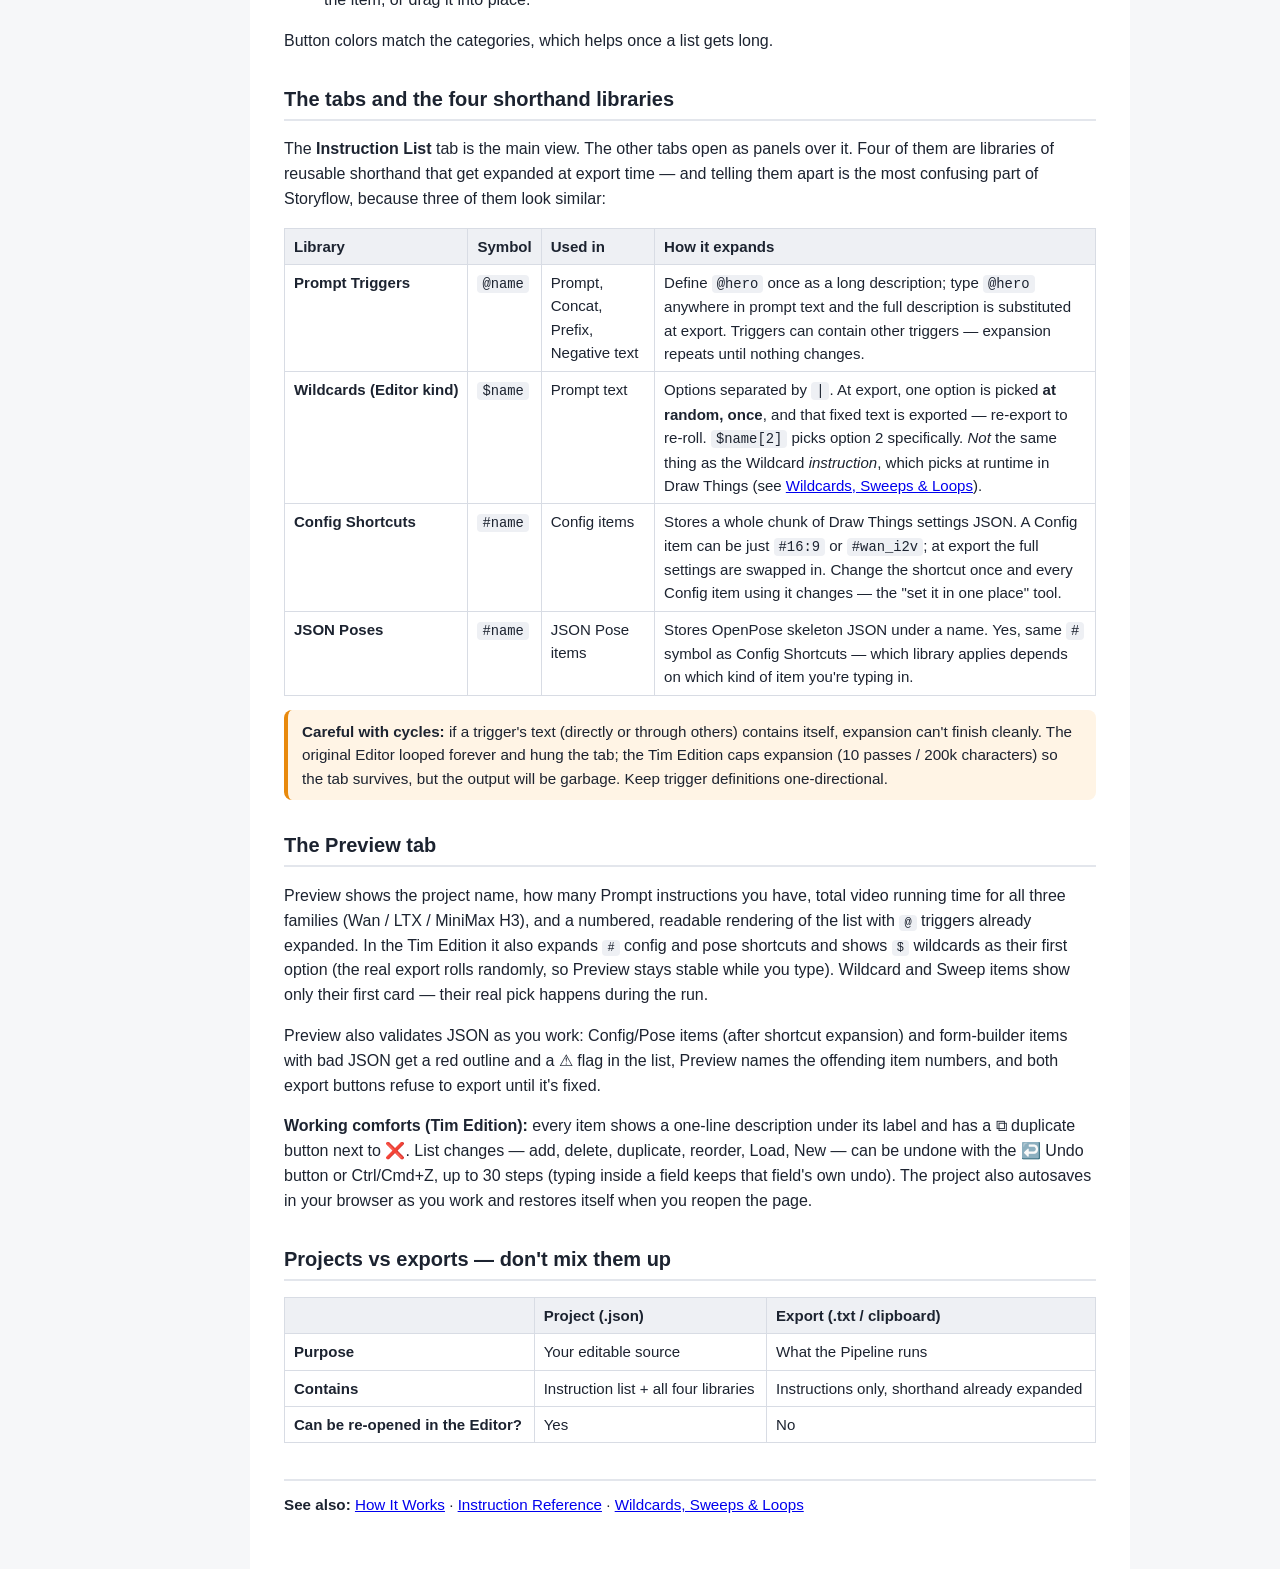
==== commit d8aa902a: "Fix 27: picked photos bake into the project and load directly in Draw Things (no Pictures file neede" ====
--- a/docs/editor-guide.html
+++ b/docs/editor-guide.html
@@ -49,7 +49,7 @@
 <div class="warn"><strong>No autosave, no undo.</strong> Closing the tab loses unsaved work, and there is no undo for a deleted item. Save Project early and often.</div>
 
 <h2>The instruction list</h2>
-<p>Your project is the numbered list in the middle of the page. Each item shows a drag handle (<strong>⋮⋮</strong>), its type, and its fields. Drag the handle to reorder — the Editor has custom touch-drag handling so this works on iPad — or use the item's ⬆/⬇ buttons. The ⧉ copies the item, ❌ deletes it, and ▾ collapses it to its header row. Each item's left edge is color-banded by family (prompt blue, video purple, mask green, file orange, loop red, canvas teal, moodboard gold). Items inside a Loop are indented under it, and a Loop problem (an End Loop with no Loop, or a Loop never closed) is flagged on the item and named in Preview. Above the list, <strong>Quick add</strong> inserts a complete Video Scene (Add Text + Length from Dialogue + Prompt), a Still Image (a Prompt), or a Load Image in one tap. Load Image, Load Mask, and Add to Moodboard items have a <strong>🖼️ Pick…</strong> button that fills in a picture's file name from the photo/file picker and shows a thumbnail — the picture itself must be a PNG in Draw Things' Pictures folder under that name (save it there from Draw Things first; a Photos-app picture has no path of its own), and the action bar shows a live <strong>🎬 Renders</strong> count — if it's zero, a banner explains why and offers a one-tap fix, instead of the Pipeline reporting "number of renders: 0" later.</p>
+<p>Your project is the numbered list in the middle of the page. Each item shows a drag handle (<strong>⋮⋮</strong>), its type, and its fields. Drag the handle to reorder — the Editor has custom touch-drag handling so this works on iPad — or use the item's ⬆/⬇ buttons. The ⧉ copies the item, ❌ deletes it, and ▾ collapses it to its header row. Each item's left edge is color-banded by family (prompt blue, video purple, mask green, file orange, loop red, canvas teal, moodboard gold). Items inside a Loop are indented under it, and a Loop problem (an End Loop with no Loop, or a Loop never closed) is flagged on the item and named in Preview. Above the list, <strong>Quick add</strong> inserts a complete Video Scene (Add Text + Length from Dialogue + Prompt), a Still Image (a Prompt), or a Load Image in one tap. Load Image, Load Mask, and Add to Moodboard items have a <strong>🖼️ Pick…</strong> button. On <strong>Load Image</strong> and <strong>Add to Moodboard</strong>, picking a photo <strong>bakes it into the project itself</strong> (shrunk to at most 1280px) — it then loads in Draw Things with no file needed, which is the route that works on iPad, where a Photos picture has no path of its own. (Typing a file name by hand instead still works for a PNG already in Draw Things' Pictures folder, and Load Mask stays name-only.) The action bar shows a live <strong>🎬 Renders</strong> count — if it's zero, a banner explains why and offers a one-tap fix, instead of the Pipeline reporting "number of renders: 0" later.</p>
 
 <h2>The tray (adding instructions)</h2>
 <p>The tray is where new instructions come from. In the Tim Edition it docks as a permanent column on the <strong>left</strong> by default; the ◀ Left / ▼ Bottom buttons in its header move it back to the original bottom bar, and the choice is remembered. It has three sizes — click its toggle to cycle collapsed / medium / full (in left mode, collapsed folds it to a slim rail). A "find an instruction…" box at the top filters the buttons by name. It contains:</p>
